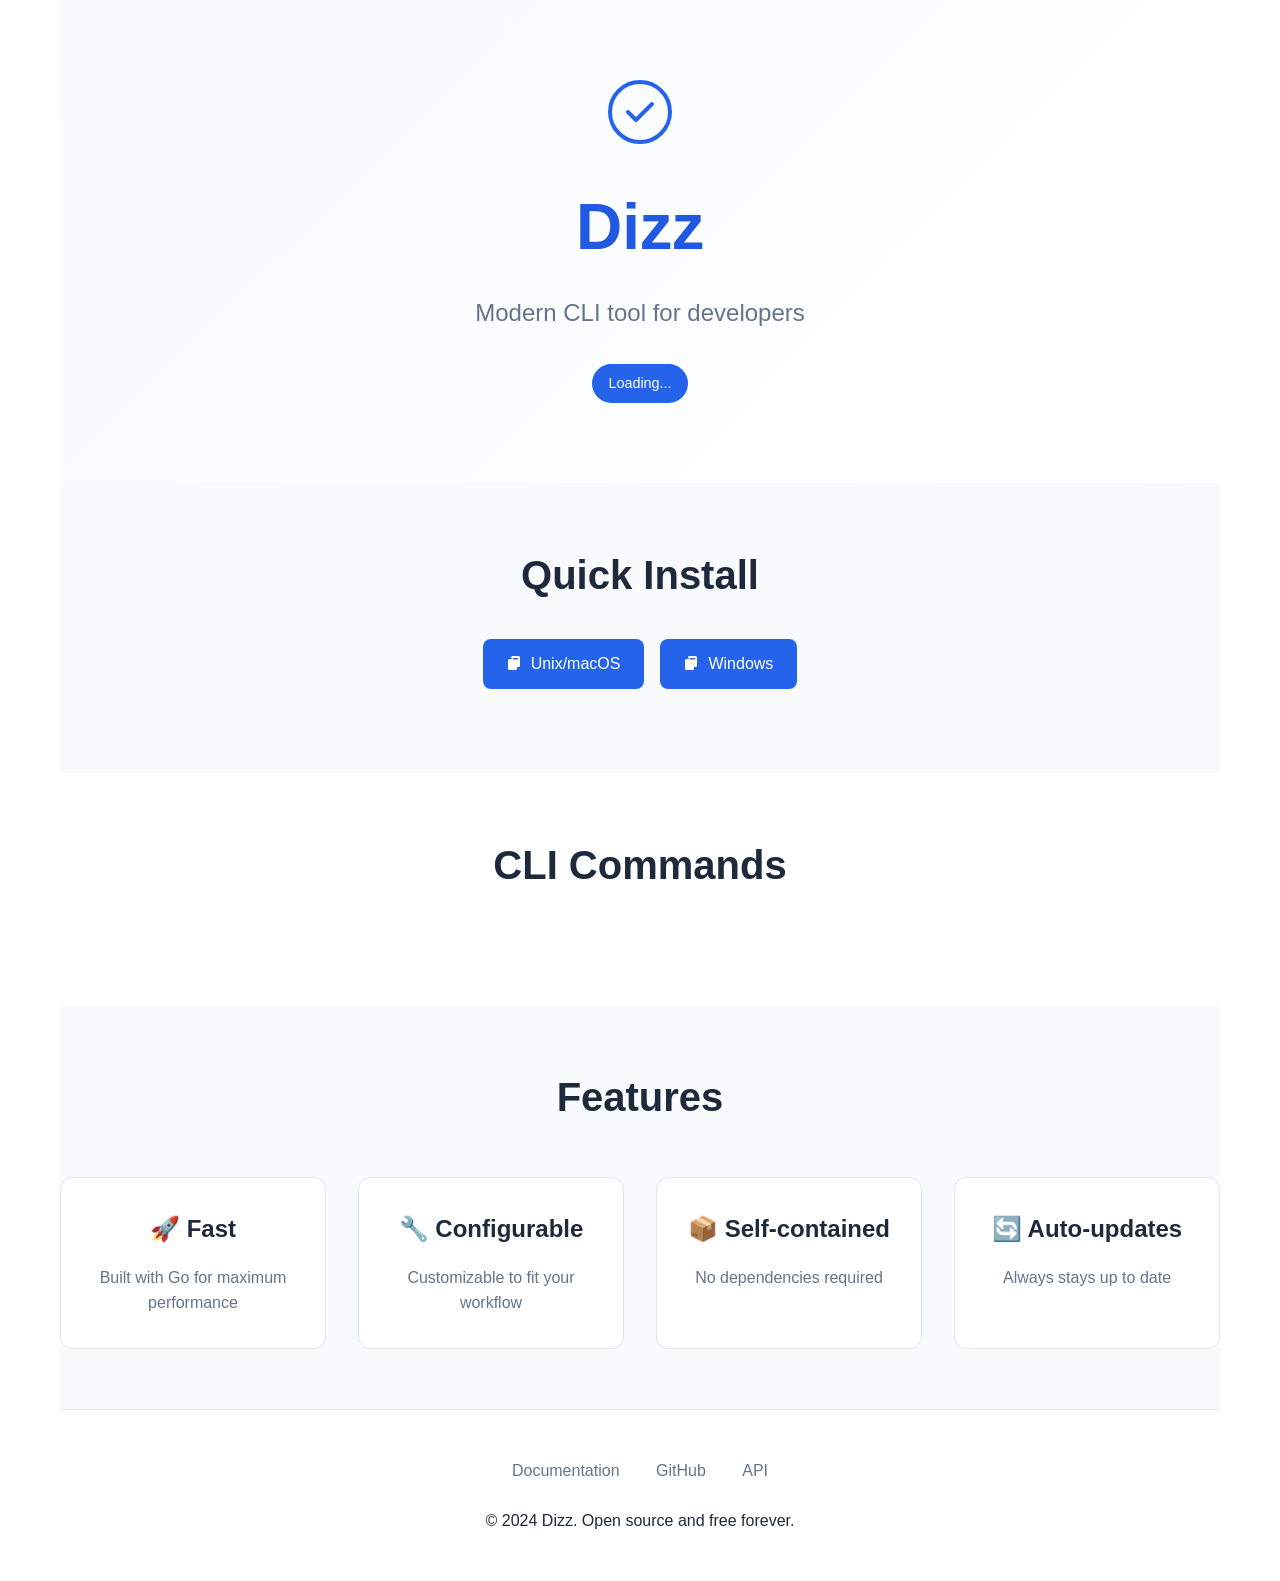
==== site/public/index.html @ 01327ff6 "wasm server setup" ====
<!DOCTYPE html>
<html lang="en">
<head>
    <meta charset="UTF-8">
    <meta name="viewport" content="width=device-width, initial-scale=1.0">
    <title>Dizz - Modern CLI Tool</title>
    <link rel="stylesheet" href="styles.css">
    <link rel="icon" href="favicon.ico" type="image/x-icon">
</head>
<body>
    <div class="container">
        <header class="hero">
            <div class="logo">
                <svg width="64" height="64" viewBox="0 0 64 64" fill="none" xmlns="http://www.w3.org/2000/svg">
                    <circle cx="32" cy="32" r="30" stroke="currentColor" stroke-width="4"/>
                    <path d="M20 32L28 40L44 24" stroke="currentColor" stroke-width="4" stroke-linecap="round" stroke-linejoin="round"/>
                </svg>
            </div>
            <h1 class="title">Dizz</h1>
            <p class="tagline">Modern CLI tool for developers</p>
            <div class="version-badge" id="version">Loading...</div>
        </header>

        <section class="install-section">
            <h2>Quick Install</h2>
            <div class="install-buttons">
                <button class="install-btn" onclick="copyInstallScript('unix')">
                    <svg width="16" height="16" viewBox="0 0 16 16" fill="currentColor">
                        <path d="M6.5 1A1.5 1.5 0 0 0 5 2.5V3H2.5A1.5 1.5 0 0 0 1 4.5v8A1.5 1.5 0 0 0 2.5 14h6a1.5 1.5 0 0 0 1.5-1.5V11h1.5a1.5 1.5 0 0 0 1.5-1.5v-8A1.5 1.5 0 0 0 11.5 0h-6A1.5 1.5 0 0 0 4 1.5v1zm0 1h4a.5.5 0 0 1 .5.5v1H6v-1a.5.5 0 0 1 .5-.5z"/>
                    </svg>
                    <span>Unix/macOS</span>
                </button>
                <button class="install-btn" onclick="copyInstallScript('windows')">
                    <svg width="16" height="16" viewBox="0 0 16 16" fill="currentColor">
                        <path d="M6.5 1A1.5 1.5 0 0 0 5 2.5V3H2.5A1.5 1.5 0 0 0 1 4.5v8A1.5 1.5 0 0 0 2.5 14h6a1.5 1.5 0 0 0 1.5-1.5V11h1.5a1.5 1.5 0 0 0 1.5-1.5v-8A1.5 1.5 0 0 0 11.5 0h-6A1.5 1.5 0 0 0 4 1.5v1zm0 1h4a.5.5 0 0 1 .5.5v1H6v-1a.5.5 0 0 1 .5-.5z"/>
                    </svg>
                    <span>Windows</span>
                </button>
            </div>
            <div class="install-command" id="installCommand"></div>
        </section>

        <section class="commands-section">
            <h2>CLI Commands</h2>
            <div class="commands-grid" id="commandsGrid">
                <!-- Commands will be loaded here -->
            </div>
        </section>

        <section class="features-section">
            <h2>Features</h2>
            <div class="features-grid">
                <div class="feature-card">
                    <h3>🚀 Fast</h3>
                    <p>Built with Go for maximum performance</p>
                </div>
                <div class="feature-card">
                    <h3>🔧 Configurable</h3>
                    <p>Customizable to fit your workflow</p>
                </div>
                <div class="feature-card">
                    <h3>📦 Self-contained</h3>
                    <p>No dependencies required</p>
                </div>
                <div class="feature-card">
                    <h3>🔄 Auto-updates</h3>
                    <p>Always stays up to date</p>
                </div>
            </div>
        </section>

        <footer class="footer">
            <div class="footer-links">
                <a href="/docs">Documentation</a>
                <a href="https://github.com/yourusername/dizz">GitHub</a>
                <a href="/api/version">API</a>
            </div>
            <p>&copy; 2024 Dizz. Open source and free forever.</p>
        </footer>
    </div>

    <script src="js/app.js"></script>
    <script src="js/install.js"></script>
    <script>
        // Initialize WASM if available
        if (typeof WebAssembly !== 'undefined') {
            // WASM initialization will go here
        }
    </script>
</body>
</html>
---- site/public/styles.css ----
:root {
    --primary-color: #2563eb;
    --primary-hover: #1d4ed8;
    --secondary-color: #64748b;
    --background: #ffffff;
    --surface: #f8fafc;
    --text: #1e293b;
    --text-light: #64748b;
    --border: #e2e8f0;
    --success: #10b981;
    --code-bg: #1e293b;
}

* {
    margin: 0;
    padding: 0;
    box-sizing: border-box;
}

body {
    font-family: -apple-system, BlinkMacSystemFont, 'Segoe UI', Roboto, sans-serif;
    line-height: 1.6;
    color: var(--text);
    background: var(--background);
}

.container {
    max-width: 1200px;
    margin: 0 auto;
    padding: 0 20px;
}

/* Hero Section */
.hero {
    text-align: center;
    padding: 80px 0;
    background: linear-gradient(135deg, var(--surface) 0%, var(--background) 100%);
}

.logo {
    margin-bottom: 24px;
    color: var(--primary-color);
}

.title {
    font-size: 4rem;
    font-weight: 800;
    margin-bottom: 16px;
    background: linear-gradient(135deg, var(--primary-color) 0%, var(--primary-hover) 100%);
    -webkit-background-clip: text;
    -webkit-text-fill-color: transparent;
    background-clip: text;
}

.tagline {
    font-size: 1.5rem;
    color: var(--text-light);
    margin-bottom: 32px;
}

.version-badge {
    display: inline-block;
    padding: 8px 16px;
    background: var(--primary-color);
    color: white;
    border-radius: 20px;
    font-size: 0.9rem;
    font-weight: 500;
}

/* Install Section */
.install-section {
    padding: 60px 0;
    text-align: center;
    background: var(--surface);
}

.install-section h2 {
    font-size: 2.5rem;
    margin-bottom: 32px;
    color: var(--text);
}

.install-buttons {
    display: flex;
    gap: 16px;
    justify-content: center;
    margin-bottom: 24px;
    flex-wrap: wrap;
}

.install-btn {
    display: flex;
    align-items: center;
    gap: 8px;
    padding: 16px 24px;
    background: var(--primary-color);
    color: white;
    border: none;
    border-radius: 8px;
    font-size: 1rem;
    font-weight: 500;
    cursor: pointer;
    transition: all 0.2s ease;
}

.install-btn:hover {
    background: var(--primary-hover);
    transform: translateY(-2px);
}

.install-command {
    margin-top: 16px;
    padding: 16px;
    background: var(--code-bg);
    color: #94a3b8;
    border-radius: 8px;
    font-family: 'Monaco', 'Menlo', monospace;
    font-size: 0.9rem;
    text-align: left;
    display: none;
    position: relative;
}

.install-command.show {
    display: block;
}

.install-command::before {
    content: 'Copy this command:';
    position: absolute;
    top: -24px;
    left: 8px;
    font-size: 0.8rem;
    color: var(--text-light);
}

/* Commands Section */
.commands-section {
    padding: 60px 0;
}

.commands-section h2 {
    font-size: 2.5rem;
    text-align: center;
    margin-bottom: 48px;
    color: var(--text);
}

.commands-grid {
    display: grid;
    grid-template-columns: repeat(auto-fit, minmax(300px, 1fr));
    gap: 24px;
}

.command-card {
    padding: 24px;
    background: var(--surface);
    border: 1px solid var(--border);
    border-radius: 12px;
    transition: all 0.2s ease;
}

.command-card:hover {
    transform: translateY(-2px);
    box-shadow: 0 4px 12px rgba(0, 0, 0, 0.1);
}

.command-name {
    font-size: 1.25rem;
    font-weight: 600;
    color: var(--primary-color);
    margin-bottom: 8px;
}

.command-usage {
    font-family: 'Monaco', 'Menlo', monospace;
    background: var(--code-bg);
    color: #94a3b8;
    padding: 8px 12px;
    border-radius: 4px;
    font-size: 0.9rem;
    margin-top: 12px;
}

/* Features Section */
.features-section {
    padding: 60px 0;
    background: var(--surface);
}

.features-section h2 {
    font-size: 2.5rem;
    text-align: center;
    margin-bottom: 48px;
    color: var(--text);
}

.features-grid {
    display: grid;
    grid-template-columns: repeat(auto-fit, minmax(250px, 1fr));
    gap: 32px;
}

.feature-card {
    text-align: center;
    padding: 32px 24px;
    background: var(--background);
    border-radius: 12px;
    border: 1px solid var(--border);
    transition: all 0.2s ease;
}

.feature-card:hover {
    transform: translateY(-2px);
    box-shadow: 0 4px 12px rgba(0, 0, 0, 0.1);
}

.feature-card h3 {
    font-size: 1.5rem;
    margin-bottom: 16px;
    color: var(--text);
}

.feature-card p {
    color: var(--text-light);
}

/* Footer */
.footer {
    padding: 48px 0;
    text-align: center;
    border-top: 1px solid var(--border);
}

.footer-links {
    margin-bottom: 24px;
}

.footer-links a {
    color: var(--text-light);
    text-decoration: none;
    margin: 0 16px;
    transition: color 0.2s ease;
}

.footer-links a:hover {
    color: var(--primary-color);
}

/* Responsive */
@media (max-width: 768px) {
    .title {
        font-size: 3rem;
    }
    
    .tagline {
        font-size: 1.25rem;
    }
    
    .install-buttons {
        flex-direction: column;
        align-items: center;
    }
    
    .install-btn {
        width: 100%;
        max-width: 300px;
    }
    
    .commands-grid,
    .features-grid {
        grid-template-columns: 1fr;
    }
}

/* Loading state */
.loading {
    opacity: 0.6;
    animation: pulse 2s infinite;
}

@keyframes pulse {
    0%, 100% { opacity: 0.6; }
    50% { opacity: 1; }
}
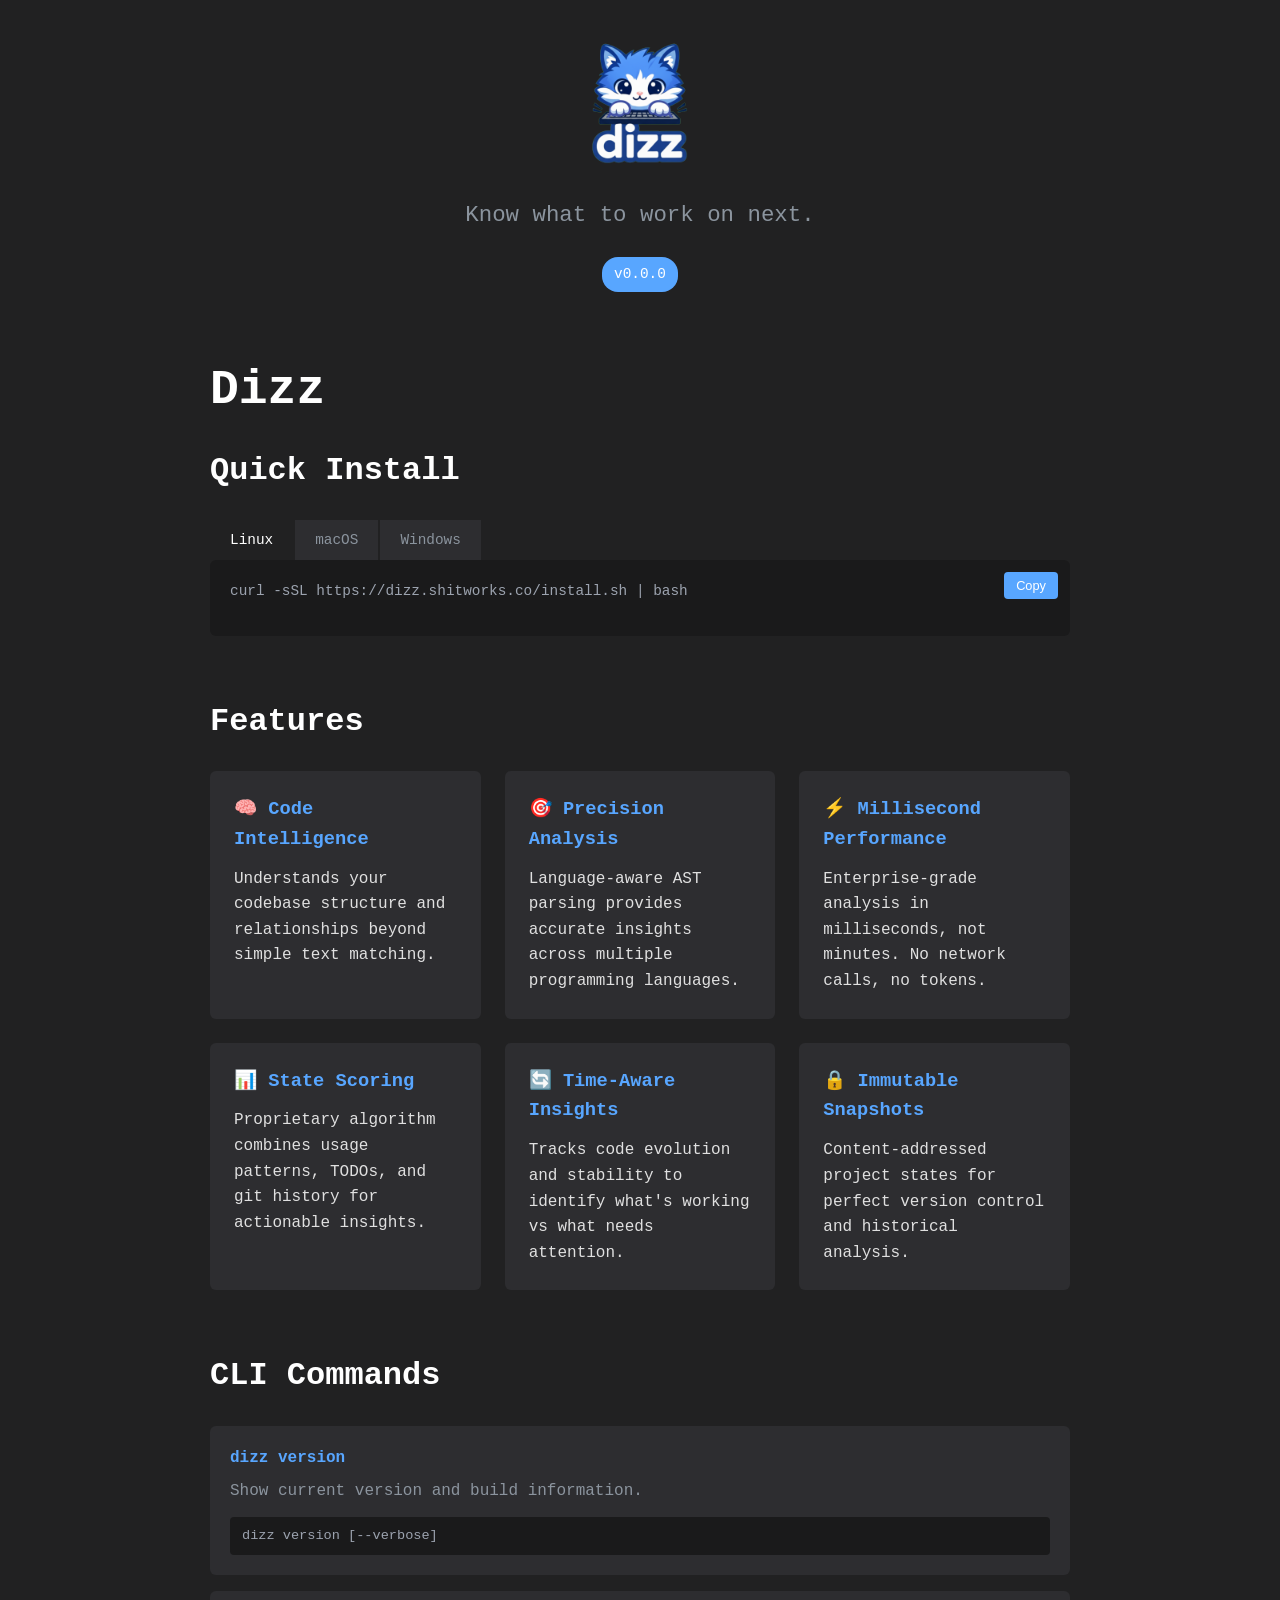
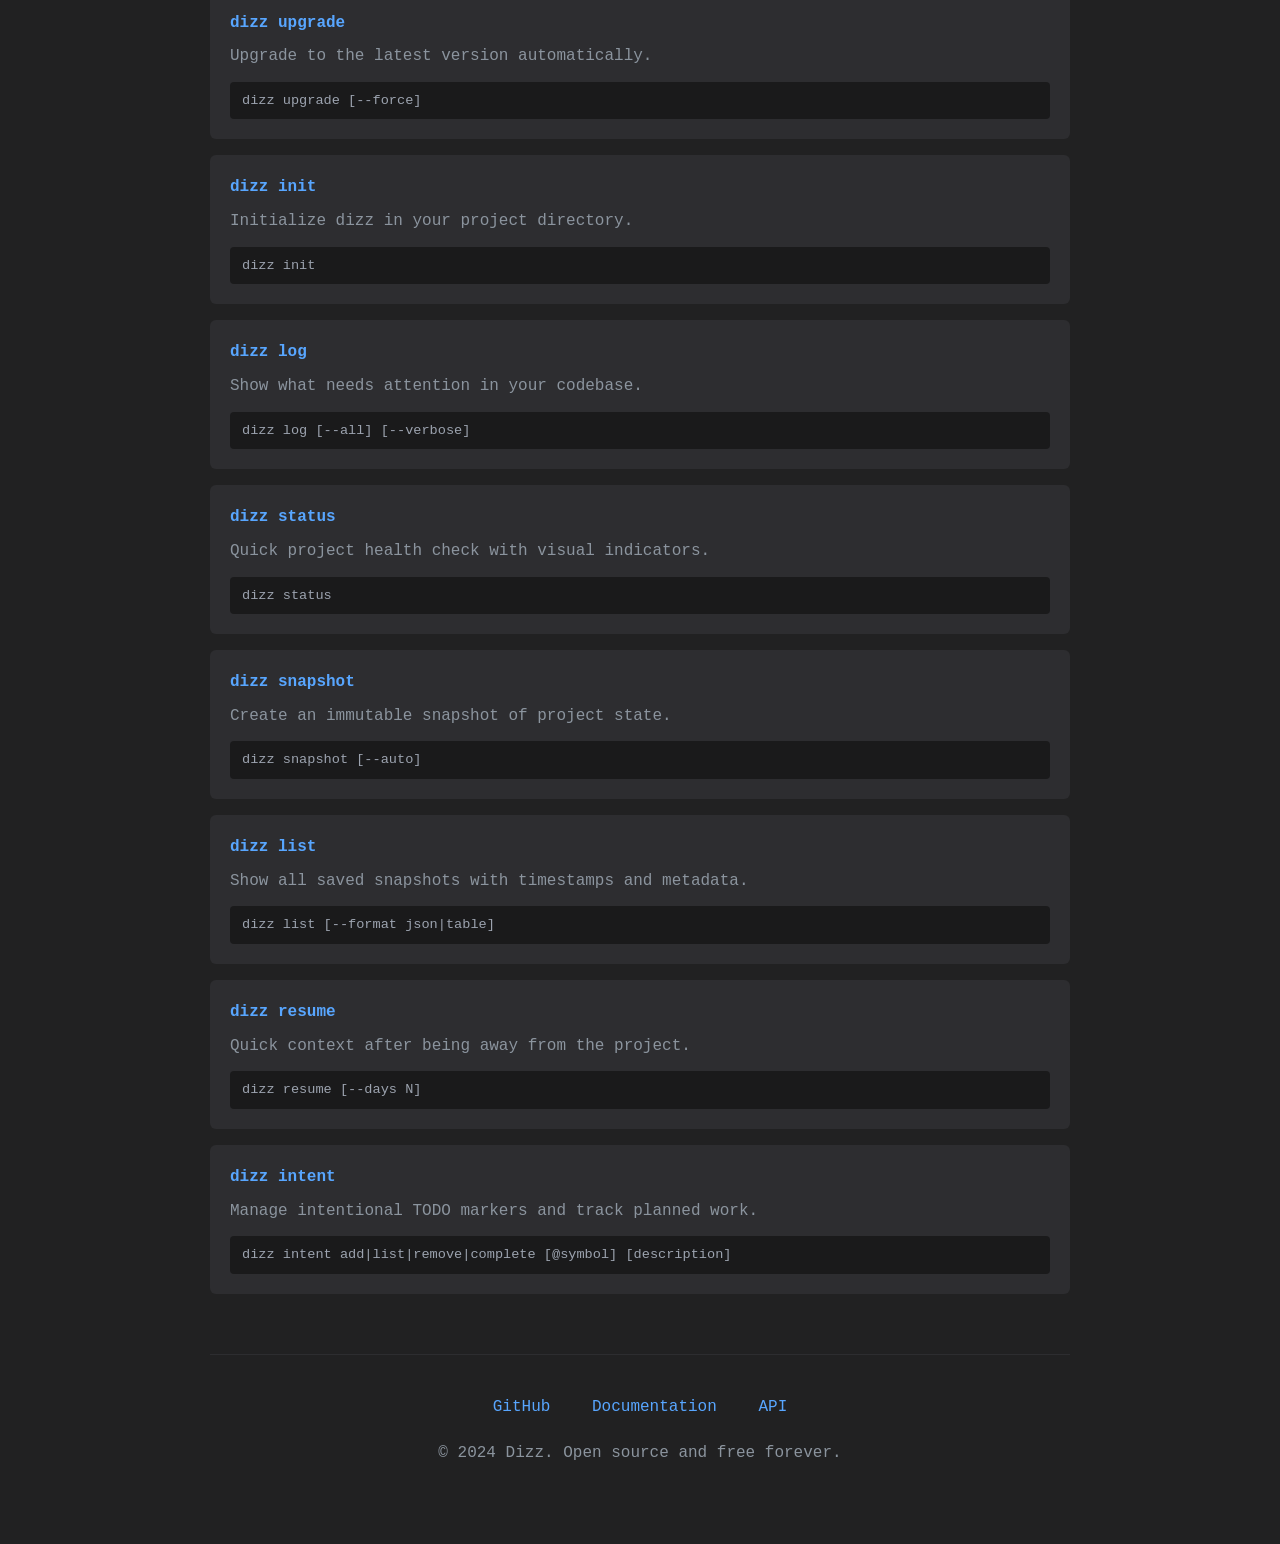
==== commit 1bff4819: "WASM site generation (#6) * wasm server setup  * wasm setup complete and site v1" ====
--- a/site/public/index.html
+++ b/site/public/index.html
@@ -3,88 +3,270 @@
 <head>
     <meta charset="UTF-8">
     <meta name="viewport" content="width=device-width, initial-scale=1.0">
-    <title>Dizz - Modern CLI Tool</title>
-    <link rel="stylesheet" href="styles.css">
+    <title>Dizz - Progress-aware Dev CLI Tool</title>
+    <meta name="description" content="Dizz is a progress-aware CLI tool that analyzes your codebase to detect unused functions, TODOs, and project state. Get intelligent development insights and never waste time deciding what to work on next.">
+    <meta name="keywords" content="CLI tool, code analysis, dead code detection, TODO tracking, development workflow, git integration, project health">
+    <meta name="author" content="Dizz">
+    <meta property="og:title" content="Dizz - Progress-aware Dev CLI Tool">
+    <meta property="og:description" content="Know what to work on next. Analyze your codebase for unused functions, TODOs, and project insights.">
+    <meta property="og:type" content="website">
+    <meta property="og:url" content="https://dizz.shitworks.co">
+    <meta property="og:image" content="https://dizz.shitworks.co/assets/dizz-logo.png">
+    <meta name="twitter:card" content="summary_large_image">
+    <meta name="twitter:title" content="Dizz - Progress-aware Dev CLI Tool">
+    <meta name="twitter:description" content="Know what to work on next. Analyze your codebase for unused functions, TODOs, and project insights.">
+    <meta name="twitter:image" content="https://dizz.shitworks.co/assets/dizz-logo.png">
+    <link rel="canonical" href="https://dizz.shitworks.co">
     <link rel="icon" href="favicon.ico" type="image/x-icon">
+    <style>
+        * { margin: 0; padding: 0; box-sizing: border-box; }
+        body { 
+            font-family: -apple-system, BlinkMacSystemFont, 'Segoe UI', Roboto, monospace; 
+            line-height: 1.6; 
+            background: #212122; 
+            color: #e0e0e0; 
+        }
+        .container { max-width: 900px; margin: 0 auto; padding: 40px 20px; }
+        header { text-align: center; margin-bottom: 60px; }
+        .logo { margin-bottom: 20px; color: #58a6ff; }
+        h1 { font-size: 3rem; font-weight: 700; margin-bottom: 16px; color: #ffffff; }
+        .tagline { font-size: 1.4rem; color: #8b949e; margin-bottom: 24px; }
+        .version { 
+            display: inline-block; 
+            padding: 6px 12px; 
+            background: #58a6ff; 
+            color: #ffffff; 
+            border-radius: 16px; 
+            font-size: 0.9rem; 
+            font-weight: 500;
+        }
+        section { margin-bottom: 60px; }
+        h2 { font-size: 2rem; margin-bottom: 24px; color: #ffffff; }
+        .tabs { display: flex; gap: 2px; margin-bottom: 0; }
+        .tab { 
+            padding: 12px 20px; 
+            background: #2d2d30; 
+            border: none; 
+            color: #8b949e; 
+            cursor: pointer; 
+            font-family: inherit; 
+            font-size: 0.9rem;
+        }
+        .tab.active { background: #212122; color: #ffffff; }
+        .command-container { 
+            background: #1a1a1b; 
+            border-radius: 6px; 
+            padding: 20px; 
+            position: relative;
+        }
+        .command { 
+            font-family: 'Monaco', 'Menlo', monospace; 
+            font-size: 0.9rem; 
+            color: #9ca3af; 
+            margin-bottom: 12px;
+            word-break: break-all;
+        }
+        .copy-btn { 
+            position: absolute; 
+            top: 12px; 
+            right: 12px; 
+            padding: 6px 12px; 
+            background: #58a6ff; 
+            color: #ffffff; 
+            border: none; 
+            border-radius: 4px; 
+            cursor: pointer; 
+            font-size: 0.8rem;
+        }
+        .features { display: grid; grid-template-columns: repeat(auto-fit, minmax(250px, 1fr)); gap: 24px; }
+        .feature { padding: 24px; background: #2d2d30; border-radius: 6px; }
+        .feature h3 { margin-bottom: 12px; color: #58a6ff; }
+        .commands-grid { display: grid; gap: 16px; }
+        .command-card { padding: 20px; background: #2d2d30; border-radius: 6px; }
+        .command-name { font-weight: 600; color: #58a6ff; margin-bottom: 8px; }
+        .command-desc { color: #8b949e; margin-bottom: 12px; }
+        .command-usage { 
+            font-family: 'Monaco', 'Menlo', monospace; 
+            background: #1a1a1b; 
+            padding: 8px 12px; 
+            border-radius: 4px; 
+            font-size: 0.85rem; 
+            color: #9ca3af;
+        }
+        footer { text-align: center; padding: 40px 0; border-top: 1px solid #2d2d30; }
+        footer a { color: #58a6ff; text-decoration: none; margin: 0 16px; }
+        footer a:hover { text-decoration: underline; }
+        @media (max-width: 768px) { 
+            .container { padding: 20px 16px; }
+            h1 { font-size: 2.5rem; }
+            .features { grid-template-columns: 1fr; }
+        }
+    </style>
 </head>
 <body>
     <div class="container">
-        <header class="hero">
+        <header>
             <div class="logo">
-                <svg width="64" height="64" viewBox="0 0 64 64" fill="none" xmlns="http://www.w3.org/2000/svg">
-                    <circle cx="32" cy="32" r="30" stroke="currentColor" stroke-width="4"/>
-                    <path d="M20 32L28 40L44 24" stroke="currentColor" stroke-width="4" stroke-linecap="round" stroke-linejoin="round"/>
-                </svg>
-            </div>
-            <h1 class="title">Dizz</h1>
-            <p class="tagline">Modern CLI tool for developers</p>
-            <div class="version-badge" id="version">Loading...</div>
+                <img src="dizz-logo.png" alt="Dizz Logo" width="128" height="128">
+            </div>
+            <p class="tagline">Know what to work on next.</p>
+            <div class="version">v0.0.0</div>
         </header>
 
-        <section class="install-section">
+				<h1>Dizz</h1>
+        <section>
             <h2>Quick Install</h2>
-            <div class="install-buttons">
-                <button class="install-btn" onclick="copyInstallScript('unix')">
-                    <svg width="16" height="16" viewBox="0 0 16 16" fill="currentColor">
-                        <path d="M6.5 1A1.5 1.5 0 0 0 5 2.5V3H2.5A1.5 1.5 0 0 0 1 4.5v8A1.5 1.5 0 0 0 2.5 14h6a1.5 1.5 0 0 0 1.5-1.5V11h1.5a1.5 1.5 0 0 0 1.5-1.5v-8A1.5 1.5 0 0 0 11.5 0h-6A1.5 1.5 0 0 0 4 1.5v1zm0 1h4a.5.5 0 0 1 .5.5v1H6v-1a.5.5 0 0 1 .5-.5z"/>
-                    </svg>
-                    <span>Unix/macOS</span>
-                </button>
-                <button class="install-btn" onclick="copyInstallScript('windows')">
-                    <svg width="16" height="16" viewBox="0 0 16 16" fill="currentColor">
-                        <path d="M6.5 1A1.5 1.5 0 0 0 5 2.5V3H2.5A1.5 1.5 0 0 0 1 4.5v8A1.5 1.5 0 0 0 2.5 14h6a1.5 1.5 0 0 0 1.5-1.5V11h1.5a1.5 1.5 0 0 0 1.5-1.5v-8A1.5 1.5 0 0 0 11.5 0h-6A1.5 1.5 0 0 0 4 1.5v1zm0 1h4a.5.5 0 0 1 .5.5v1H6v-1a.5.5 0 0 1 .5-.5z"/>
-                    </svg>
-                    <span>Windows</span>
-                </button>
-            </div>
-            <div class="install-command" id="installCommand"></div>
+            <div class="tabs">
+                <button class="tab active" onclick="showTab('linux')">Linux</button>
+                <button class="tab" onclick="showTab('macos')">macOS</button>
+                <button class="tab" onclick="showTab('windows')">Windows</button>
+            </div>
+            <div class="command-container">
+                <div id="linux" class="command-content">
+                    <div class="command">curl -sSL https://dizz.shitworks.co/install.sh | bash</div>
+                </div>
+                <div id="macos" class="command-content" style="display:none;">
+                    <div class="command">curl -sSL https://dizz.shitworks.co/install.sh | bash</div>
+                </div>
+                <div id="windows" class="command-content" style="display:none;">
+                    <div class="command">powershell -c "irm https://dizz.shitworks.co/install.ps1 | iex"</div>
+                </div>
+                <button class="copy-btn" onclick="copyCommand()">Copy</button>
+            </div>
         </section>
 
-        <section class="commands-section">
+        <section>
+            <h2>Features</h2>
+            <div class="features">
+                
+                <div class="feature">
+                    <h3>🧠 Code Intelligence</h3>
+                    <p>Understands your codebase structure and relationships beyond simple text matching.</p>
+                </div>
+                
+                <div class="feature">
+                    <h3>🎯 Precision Analysis</h3>
+                    <p>Language-aware AST parsing provides accurate insights across multiple programming languages.</p>
+                </div>
+                
+                <div class="feature">
+                    <h3>⚡ Millisecond Performance</h3>
+                    <p>Enterprise-grade analysis in milliseconds, not minutes. No network calls, no tokens.</p>
+                </div>
+                
+                <div class="feature">
+                    <h3>📊 State Scoring</h3>
+                    <p>Proprietary algorithm combines usage patterns, TODOs, and git history for actionable insights.</p>
+                </div>
+                
+                <div class="feature">
+                    <h3>🔄 Time-Aware Insights</h3>
+                    <p>Tracks code evolution and stability to identify what's working vs what needs attention.</p>
+                </div>
+                
+                <div class="feature">
+                    <h3>🔒 Immutable Snapshots</h3>
+                    <p>Content-addressed project states for perfect version control and historical analysis.</p>
+                </div>
+                
+            </div>
+        </section>
+
+        <section>
             <h2>CLI Commands</h2>
-            <div class="commands-grid" id="commandsGrid">
-                <!-- Commands will be loaded here -->
+            <div class="commands-grid">
+                
+                <div class="command-card">
+                    <div class="command-name">dizz version</div>
+                    <div class="command-desc">Show current version and build information.</div>
+                    <div class="command-usage">dizz version [--verbose]</div>
+                </div>
+                
+                <div class="command-card">
+                    <div class="command-name">dizz upgrade</div>
+                    <div class="command-desc">Upgrade to the latest version automatically.</div>
+                    <div class="command-usage">dizz upgrade [--force]</div>
+                </div>
+                
+                <div class="command-card">
+                    <div class="command-name">dizz init</div>
+                    <div class="command-desc">Initialize dizz in your project directory.</div>
+                    <div class="command-usage">dizz init</div>
+                </div>
+                
+                <div class="command-card">
+                    <div class="command-name">dizz log</div>
+                    <div class="command-desc">Show what needs attention in your codebase.</div>
+                    <div class="command-usage">dizz log [--all] [--verbose]</div>
+                </div>
+                
+                <div class="command-card">
+                    <div class="command-name">dizz status</div>
+                    <div class="command-desc">Quick project health check with visual indicators.</div>
+                    <div class="command-usage">dizz status</div>
+                </div>
+                
+                <div class="command-card">
+                    <div class="command-name">dizz snapshot</div>
+                    <div class="command-desc">Create an immutable snapshot of project state.</div>
+                    <div class="command-usage">dizz snapshot [--auto]</div>
+                </div>
+                
+                <div class="command-card">
+                    <div class="command-name">dizz list</div>
+                    <div class="command-desc">Show all saved snapshots with timestamps and metadata.</div>
+                    <div class="command-usage">dizz list [--format json|table]</div>
+                </div>
+                
+                <div class="command-card">
+                    <div class="command-name">dizz resume</div>
+                    <div class="command-desc">Quick context after being away from the project.</div>
+                    <div class="command-usage">dizz resume [--days N]</div>
+                </div>
+                
+                <div class="command-card">
+                    <div class="command-name">dizz intent</div>
+                    <div class="command-desc">Manage intentional TODO markers and track planned work.</div>
+                    <div class="command-usage">dizz intent add|list|remove|complete [@symbol] [description]</div>
+                </div>
+                
             </div>
         </section>
 
-        <section class="features-section">
-            <h2>Features</h2>
-            <div class="features-grid">
-                <div class="feature-card">
-                    <h3>🚀 Fast</h3>
-                    <p>Built with Go for maximum performance</p>
-                </div>
-                <div class="feature-card">
-                    <h3>🔧 Configurable</h3>
-                    <p>Customizable to fit your workflow</p>
-                </div>
-                <div class="feature-card">
-                    <h3>📦 Self-contained</h3>
-                    <p>No dependencies required</p>
-                </div>
-                <div class="feature-card">
-                    <h3>🔄 Auto-updates</h3>
-                    <p>Always stays up to date</p>
-                </div>
-            </div>
-        </section>
-
-        <footer class="footer">
-            <div class="footer-links">
+        <footer>
+            <div>
+                <a href="https://github.com/TheShiveshNetwork/dizz">GitHub</a>
                 <a href="/docs">Documentation</a>
-                <a href="https://github.com/yourusername/dizz">GitHub</a>
                 <a href="/api/version">API</a>
             </div>
-            <p>&copy; 2024 Dizz. Open source and free forever.</p>
+            <p style="margin-top: 20px; color: #8b949e;">© 2024 Dizz. Open source and free forever.</p>
         </footer>
     </div>
 
-    <script src="js/app.js"></script>
-    <script src="js/install.js"></script>
     <script>
-        // Initialize WASM if available
-        if (typeof WebAssembly !== 'undefined') {
-            // WASM initialization will go here
+        let currentTab = 'linux';
+        
+        function showTab(tab) {
+            document.querySelectorAll('.tab').forEach(t => t.classList.remove('active'));
+            document.querySelectorAll('.command-content').forEach(c => c.style.display = 'none');
+            
+            document.querySelector('[onclick="showTab(\'' + tab + '\')"]').classList.add('active');
+            document.getElementById(tab).style.display = 'block';
+            currentTab = tab;
+        }
+        
+        function copyCommand() {
+            const command = document.querySelector('#' + currentTab + ' .command').textContent.trim();
+            navigator.clipboard.writeText(command).then(() => {
+                const btn = document.querySelector('.copy-btn');
+                const original = btn.textContent;
+                btn.textContent = 'Copied!';
+                btn.style.background = '#10b981';
+                setTimeout(() => {
+                    btn.textContent = original;
+                    btn.style.background = '#58a6ff';
+                }, 2000);
+            });
         }
     </script>
 </body>
